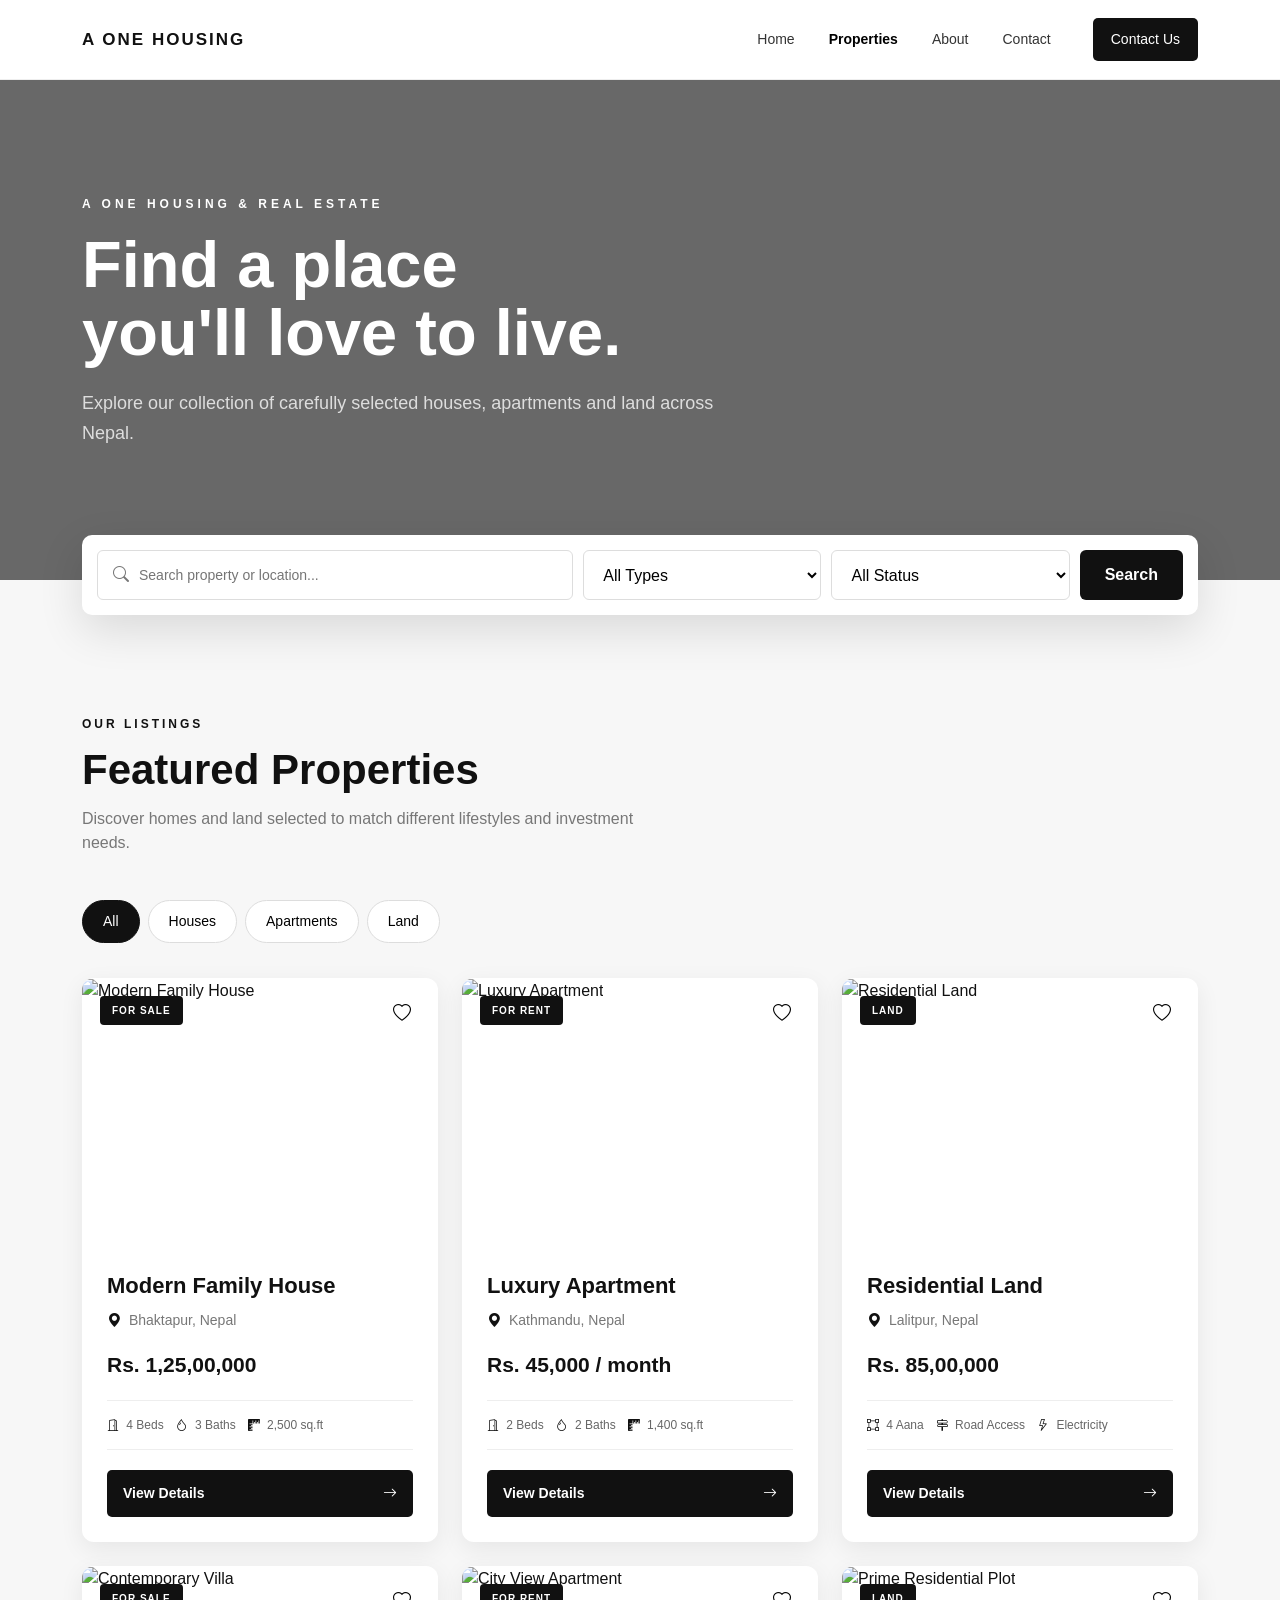
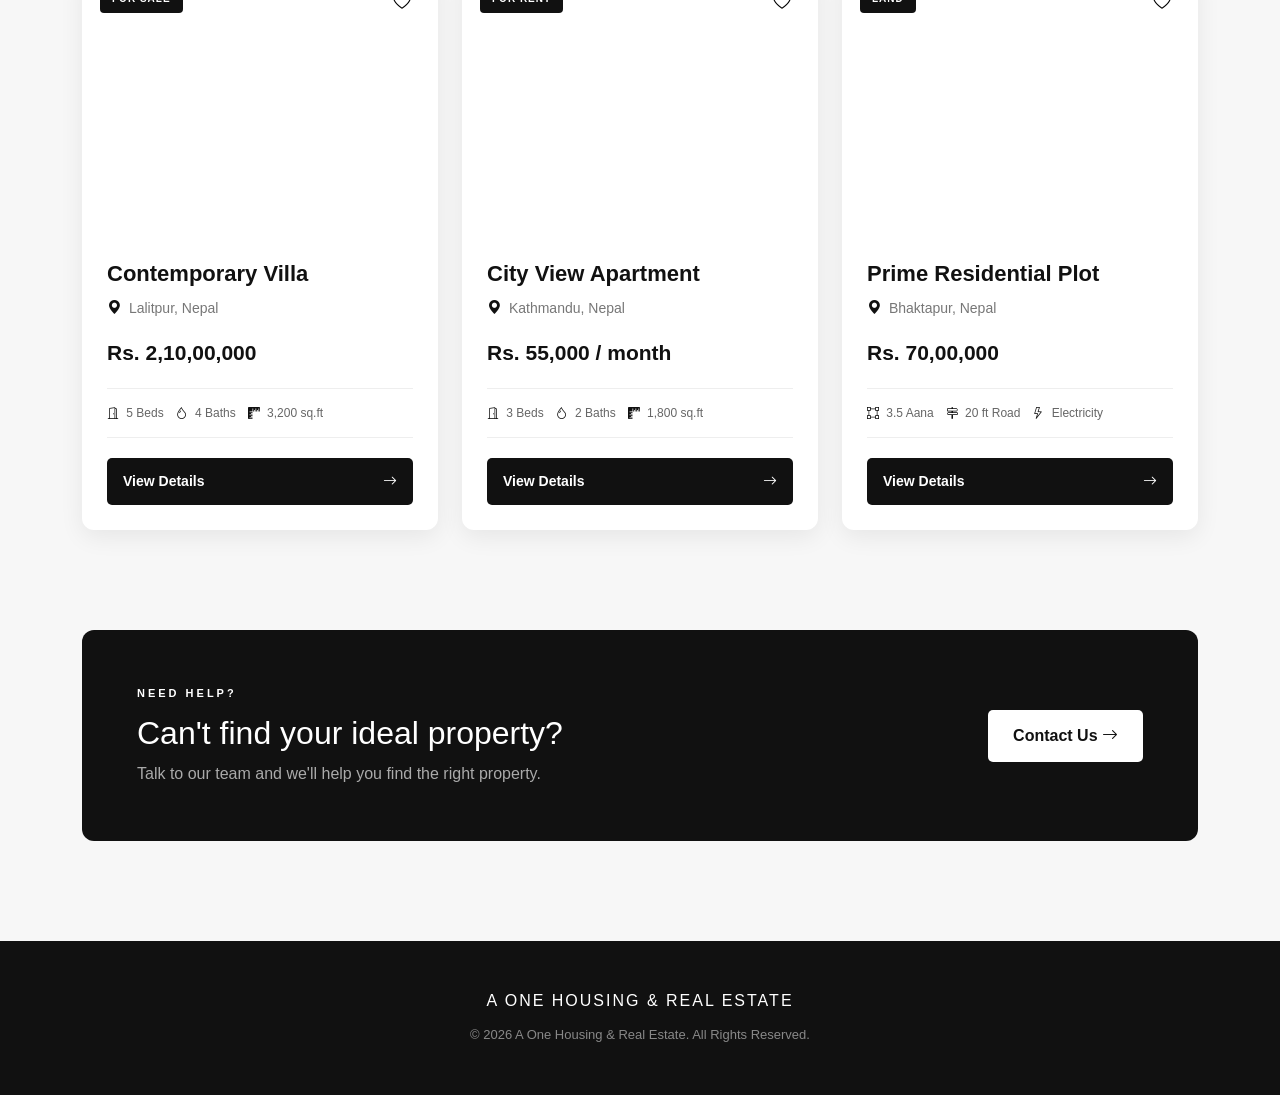
==== product.html @ 456f9c49 "Add files via upload" ====
<!DOCTYPE html>
<html lang="en">
<head>
    <meta charset="UTF-8">
    <meta name="viewport" content="width=device-width, initial-scale=1.0">

    <title>Properties | A ONE HOUSING</title>

    <!-- Bootstrap -->
    <link
        href="https://cdn.jsdelivr.net/npm/bootstrap@5.3.3/dist/css/bootstrap.min.css"
        rel="stylesheet"
    >

    <!-- Bootstrap Icons -->
    <link
        rel="stylesheet"
        href="https://cdn.jsdelivr.net/npm/bootstrap-icons@1.11.3/font/bootstrap-icons.min.css"
    >

    <style>

        /* =========================
           GENERAL
        ========================= */

        * {
            margin: 0;
            padding: 0;
            box-sizing: border-box;
        }

        html {
            scroll-behavior: smooth;
        }

        body {
            font-family: Arial, Helvetica, sans-serif;
            background: #f7f7f7;
            color: #111;
        }

        a {
            text-decoration: none;
        }


        /* =========================
           NAVBAR
        ========================= */

        .navbar {
            background: #fff;
            padding: 18px 0;
            border-bottom: 1px solid #eee;
        }

        .navbar-brand {
            font-size: 17px;
            font-weight: 700;
            letter-spacing: 2px;
            color: #111;
        }

        .navbar-brand:hover {
            color: #111;
        }

        .nav-link {
            color: #333 !important;
            font-size: 14px;
            margin-left: 18px;
            transition: 0.3s;
        }

        .nav-link:hover,
        .nav-link.active {
            color: #000 !important;
            font-weight: 600;
        }

        .nav-contact {
            background: #111;
            color: white !important;
            padding: 11px 18px !important;
            border-radius: 5px;
        }

        .nav-contact:hover {
            background: #333;
        }


        /* =========================
           HERO
        ========================= */

        .hero {
            background:
                linear-gradient(
                    rgba(0,0,0,0.58),
                    rgba(0,0,0,0.58)
                ),
                url("https://images.unsplash.com/photo-1600607687939-ce8a6c25118c?auto=format&fit=crop&w=1800&q=85");

            background-size: cover;
            background-position: center;

            min-height: 500px;

            display: flex;
            align-items: center;

            color: white;
        }

        .hero-content {
            max-width: 800px;
        }

        .hero-label {
            font-size: 12px;
            letter-spacing: 4px;
            font-weight: 700;
            margin-bottom: 18px;
        }

        .hero h1 {
            font-size: 65px;
            font-weight: 600;
            line-height: 1.05;
            margin-bottom: 20px;
        }

        .hero p {
            font-size: 18px;
            color: #ddd;
            max-width: 650px;
            line-height: 1.7;
        }


        /* =========================
           SEARCH AREA
        ========================= */

        .search-wrapper {
            margin-top: -45px;
            position: relative;
            z-index: 10;
        }

        .search-box {
            background: white;
            padding: 15px;

            border-radius: 10px;

            box-shadow:
                0 15px 45px rgba(0,0,0,0.12);

            display: grid;

            grid-template-columns:
                2fr 1fr 1fr auto;

            gap: 10px;
        }

        .search-field {
            display: flex;
            align-items: center;
            gap: 10px;

            padding: 0 15px;

            border: 1px solid #ddd;
            border-radius: 6px;

            min-height: 50px;
        }

        .search-field i {
            color: #777;
        }

        .search-field input {
            width: 100%;
            border: none;
            outline: none;
            font-size: 14px;
        }

        .search-select {
            border: 1px solid #ddd;
            border-radius: 6px;
            padding: 0 15px;
            outline: none;
            background: white;
            min-height: 50px;
        }

        .search-button {
            background: #111;
            color: white;
            border: none;

            padding: 0 25px;

            border-radius: 6px;

            font-weight: 600;

            cursor: pointer;

            transition: 0.3s;
        }

        .search-button:hover {
            background: #333;
        }


        /* =========================
           PROPERTIES SECTION
        ========================= */

        .properties {
            padding: 100px 0;
        }

        .section-heading {
            margin-bottom: 45px;
        }

        .section-label {
            font-size: 12px;
            letter-spacing: 3px;
            font-weight: 700;
            margin-bottom: 12px;
        }

        .section-heading h2 {
            font-size: 42px;
            font-weight: 600;
            margin-bottom: 12px;
        }

        .section-heading p {
            color: #777;
            max-width: 600px;
        }


        /* =========================
           FILTER BUTTONS
        ========================= */

        .filters {
            display: flex;
            gap: 8px;
            margin-bottom: 35px;
            flex-wrap: wrap;
        }

        .filter-btn {
            border: 1px solid #ddd;
            background: white;

            padding: 10px 20px;

            border-radius: 30px;

            cursor: pointer;

            transition: 0.3s;

            font-size: 14px;
        }

        .filter-btn:hover {
            background: #111;
            color: white;
            border-color: #111;
        }

        .filter-btn.active {
            background: #111;
            color: white;
            border-color: #111;
        }


        /* =========================
           PROPERTY CARD
        ========================= */

        .property-card {
            background: white;

            border-radius: 12px;

            overflow: hidden;

            box-shadow:
                0 7px 25px rgba(0,0,0,0.07);

            transition:
                transform 0.35s ease,
                box-shadow 0.35s ease;

            height: 100%;
        }

        .property-card:hover {
            transform: translateY(-8px);

            box-shadow:
                0 18px 45px rgba(0,0,0,0.13);
        }


        /* IMAGE */

        .property-image {
            height: 270px;

            position: relative;

            overflow: hidden;
        }

        .property-image img {
            width: 100%;
            height: 100%;

            object-fit: cover;

            transition: transform 0.6s ease;
        }

        .property-card:hover .property-image img {
            transform: scale(1.08);
        }


        /* STATUS */

        .status {
            position: absolute;

            top: 18px;
            left: 18px;

            background: #111;
            color: white;

            padding: 7px 12px;

            border-radius: 4px;

            font-size: 10px;
            font-weight: 700;

            letter-spacing: 1px;
        }


        /* FAVORITE */

        .favorite {
            position: absolute;

            top: 15px;
            right: 15px;

            width: 42px;
            height: 42px;

            border: none;

            border-radius: 50%;

            background: white;

            display: flex;
            align-items: center;
            justify-content: center;

            cursor: pointer;

            font-size: 18px;

            transition: 0.3s;
        }

        .favorite:hover {
            background: #111;
            color: white;
        }

        .favorite.active {
            background: #111;
            color: white;
        }


        /* CARD CONTENT */

        .property-content {
            padding: 25px;
        }

        .property-content h3 {
            font-size: 22px;
            font-weight: 600;
            margin-bottom: 10px;
        }

        .location {
            color: #777;
            font-size: 14px;
            margin-bottom: 18px;
        }

        .location i {
            color: #111;
            margin-right: 4px;
        }

        .price {
            font-size: 21px;
            font-weight: 700;
            margin-bottom: 20px;
        }


        /* PROPERTY FEATURES */

        .features {
            display: flex;
            flex-wrap: wrap;

            gap: 12px;

            border-top: 1px solid #eee;
            border-bottom: 1px solid #eee;

            padding: 15px 0;

            margin-bottom: 20px;
        }

        .features span {
            font-size: 12px;
            color: #666;
        }

        .features i {
            color: #111;
            margin-right: 4px;
        }


        /* DETAILS BUTTON */

        .details-btn {
            width: 100%;

            display: flex;

            justify-content: space-between;

            align-items: center;

            background: #111;
            color: white;

            padding: 13px 16px;

            border-radius: 5px;

            font-size: 14px;
            font-weight: 600;

            transition: 0.3s;
        }

        .details-btn:hover {
            background: #333;
            color: white;
        }


        /* =========================
           NO RESULTS
        ========================= */

        .no-results {
            text-align: center;

            padding: 80px 20px;

            display: none;
        }

        .no-results i {
            font-size: 55px;
            color: #aaa;
        }

        .no-results h3 {
            margin-top: 20px;
        }

        .no-results p {
            color: #777;
        }


        /* =========================
           CTA
        ========================= */

        .cta-section {
            padding-bottom: 100px;
        }

        .cta {
            background: #111;

            color: white;

            border-radius: 12px;

            padding: 55px;

            display: flex;

            align-items: center;

            justify-content: space-between;

            gap: 30px;
        }

        .cta-label {
            font-size: 11px;

            letter-spacing: 3px;

            font-weight: 700;

            margin-bottom: 12px;
        }

        .cta h2 {
            font-size: 32px;
            margin-bottom: 10px;
        }

        .cta p {
            color: #aaa;
            margin: 0;
        }

        .cta-button {
            background: white;

            color: #111;

            padding: 14px 25px;

            border-radius: 5px;

            white-space: nowrap;

            font-weight: 600;

            transition: 0.3s;
        }

        .cta-button:hover {
            background: #ddd;
            color: #111;
        }


        /* =========================
           FOOTER
        ========================= */

        footer {
            background: #111;

            color: white;

            padding: 50px 0;

            text-align: center;
        }

        footer h4 {
            font-size: 16px;

            letter-spacing: 2px;

            margin-bottom: 15px;
        }

        footer p {
            color: #888;

            font-size: 13px;

            margin: 0;
        }


        /* =========================
           ANIMATION
        ========================= */

        .property-item {
            animation: fadeUp 0.6s ease both;
        }

        @keyframes fadeUp {

            from {
                opacity: 0;
                transform: translateY(25px);
            }

            to {
                opacity: 1;
                transform: translateY(0);
            }

        }


        /* =========================
           MOBILE
        ========================= */

        @media (max-width: 992px) {

            .hero h1 {
                font-size: 50px;
            }

            .search-box {
                grid-template-columns: 1fr 1fr;
            }

            .search-button {
                min-height: 50px;
            }

        }


        @media (max-width: 768px) {

            .navbar-brand {
                font-size: 14px;
            }

            .hero {
                min-height: 450px;
            }

            .hero h1 {
                font-size: 42px;
            }

            .hero p {
                font-size: 16px;
            }

            .search-wrapper {
                margin-top: -25px;
            }

            .search-box {
                grid-template-columns: 1fr;
            }

            .properties {
                padding: 70px 0;
            }

            .section-heading h2 {
                font-size: 34px;
            }

            .property-image {
                height: 250px;
            }

            .cta {
                padding: 35px 25px;

                display: block;
            }

            .cta-button {
                display: inline-block;

                margin-top: 25px;
            }

        }


        @media (max-width: 480px) {

            .hero h1 {
                font-size: 35px;
            }

            .property-content {
                padding: 20px;
            }

            .property-content h3 {
                font-size: 20px;
            }

        }

    </style>

</head>


<body>


<!-- ==========================================
     NAVBAR
========================================== -->

<nav class="navbar navbar-expand-lg sticky-top">

    <div class="container">

        <a class="navbar-brand" href="index.html">
            A ONE HOUSING
        </a>


        <button
            class="navbar-toggler"
            type="button"
            data-bs-toggle="collapse"
            data-bs-target="#navbarMenu"
        >

            <span class="navbar-toggler-icon"></span>

        </button>


        <div
            class="collapse navbar-collapse"
            id="navbarMenu"
        >

            <ul class="navbar-nav ms-auto align-items-lg-center">

                <li class="nav-item">
                    <a
                        class="nav-link"
                        href="index.html"
                    >
                        Home
                    </a>
                </li>

                <li class="nav-item">
                    <a
                        class="nav-link active"
                        href="properties.html"
                    >
                        Properties
                    </a>
                </li>

                <li class="nav-item">
                    <a
                        class="nav-link"
                        href="index.html#about"
                    >
                        About
                    </a>
                </li>

                <li class="nav-item">
                    <a
                        class="nav-link"
                        href="index.html#contact"
                    >
                        Contact
                    </a>
                </li>

                <li class="nav-item ms-lg-3 mt-3 mt-lg-0">

                    <a
                        class="nav-link nav-contact"
                        href="index.html#contact"
                    >
                        Contact Us
                    </a>

                </li>

            </ul>

        </div>

    </div>

</nav>



<!-- ==========================================
     HERO
========================================== -->

<section class="hero">

    <div class="container">

        <div class="hero-content">

            <div class="hero-label">
                A ONE HOUSING & REAL ESTATE
            </div>

            <h1>
                Find a place<br>
                you'll love to live.
            </h1>

            <p>
                Explore our collection of carefully selected
                houses, apartments and land across Nepal.
            </p>

        </div>

    </div>

</section>



<!-- ==========================================
     SEARCH
========================================== -->

<section class="search-wrapper">

    <div class="container">

        <div class="search-box">


            <div class="search-field">

                <i class="bi bi-search"></i>

                <input
                    type="text"
                    id="searchInput"
                    placeholder="Search property or location..."
                >

            </div>


            <select
                class="search-select"
                id="typeFilter"
            >

                <option value="all">
                    All Types
                </option>

                <option value="house">
                    House
                </option>

                <option value="apartment">
                    Apartment
                </option>

                <option value="land">
                    Land
                </option>

            </select>


            <select
                class="search-select"
                id="statusFilter"
            >

                <option value="all">
                    All Status
                </option>

                <option value="sale">
                    For Sale
                </option>

                <option value="rent">
                    For Rent
                </option>

            </select>


            <button
                class="search-button"
                id="searchButton"
            >
                Search
            </button>


        </div>

    </div>

</section>



<!-- ==========================================
     PROPERTIES
========================================== -->

<section class="properties">

    <div class="container">


        <div class="section-heading">

            <div class="section-label">
                OUR LISTINGS
            </div>

            <h2>
                Featured Properties
            </h2>

            <p>
                Discover homes and land selected to match
                different lifestyles and investment needs.
            </p>

        </div>


        <!-- FILTERS -->

        <div class="filters">

            <button
                class="filter-btn active"
                data-filter="all"
            >
                All
            </button>

            <button
                class="filter-btn"
                data-filter="house"
            >
                Houses
            </button>

            <button
                class="filter-btn"
                data-filter="apartment"
            >
                Apartments
            </button>

            <button
                class="filter-btn"
                data-filter="land"
            >
                Land
            </button>

        </div>



        <!-- PROPERTY GRID -->

        <div
            class="row g-4"
            id="propertyGrid"
        >


            <!-- ================= HOUSE ================= -->

            <div
                class="col-lg-4 col-md-6 property-item"
                data-type="house"
                data-status="sale"
                data-search="modern family house bhaktapur nepal"
            >

                <div class="property-card">


                    <div class="property-image">

                        <img
                            src="https://images.unsplash.com/photo-1600585154340-be6161a56a0c?auto=format&fit=crop&w=1000&q=85"
                            alt="Modern Family House"
                        >


                        <span class="status">
                            FOR SALE
                        </span>


                        <button
                            class="favorite"
                            aria-label="Favorite property"
                        >

                            <i class="bi bi-heart"></i>

                        </button>

                    </div>



                    <div class="property-content">

                        <h3>
                            Modern Family House
                        </h3>


                        <div class="location">

                            <i class="bi bi-geo-alt-fill"></i>

                            Bhaktapur, Nepal

                        </div>


                        <div class="price">
                            Rs. 1,25,00,000
                        </div>


                        <div class="features">

                            <span>
                                <i class="bi bi-door-open"></i>
                                4 Beds
                            </span>

                            <span>
                                <i class="bi bi-droplet"></i>
                                3 Baths
                            </span>

                            <span>
                                <i class="bi bi-rulers"></i>
                                2,500 sq.ft
                            </span>

                        </div>


                        <a
                            href="property-details.html?property=house"
                            class="details-btn"
                        >

                            View Details

                            <i class="bi bi-arrow-right"></i>

                        </a>

                    </div>

                </div>

            </div>



            <!-- ================= APARTMENT ================= -->

            <div
                class="col-lg-4 col-md-6 property-item"
                data-type="apartment"
                data-status="rent"
                data-search="luxury apartment kathmandu nepal"
            >

                <div class="property-card">


                    <div class="property-image">

                        <img
                            src="https://images.unsplash.com/photo-1502672260266-1c1ef2d93688?auto=format&fit=crop&w=1000&q=85"
                            alt="Luxury Apartment"
                        >


                        <span class="status">
                            FOR RENT
                        </span>


                        <button
                            class="favorite"
                            aria-label="Favorite property"
                        >

                            <i class="bi bi-heart"></i>

                        </button>

                    </div>



                    <div class="property-content">

                        <h3>
                            Luxury Apartment
                        </h3>


                        <div class="location">

                            <i class="bi bi-geo-alt-fill"></i>

                            Kathmandu, Nepal

                        </div>


                        <div class="price">
                            Rs. 45,000 / month
                        </div>


                        <div class="features">

                            <span>
                                <i class="bi bi-door-open"></i>
                                2 Beds
                            </span>

                            <span>
                                <i class="bi bi-droplet"></i>
                                2 Baths
                            </span>

                            <span>
                                <i class="bi bi-rulers"></i>
                                1,400 sq.ft
                            </span>

                        </div>


                        <a
                            href="property-details.html?property=apartment"
                            class="details-btn"
                        >

                            View Details

                            <i class="bi bi-arrow-right"></i>

                        </a>

                    </div>

                </div>

            </div>



            <!-- ================= LAND ================= -->

            <div
                class="col-lg-4 col-md-6 property-item"
                data-type="land"
                data-status="sale"
                data-search="residential land lalitpur nepal"
            >

                <div class="property-card">


                    <div class="property-image">

                        <img
                            src="https://images.unsplash.com/photo-1500382017468-9049fed747ef?auto=format&fit=crop&w=1000&q=85"
                            alt="Residential Land"
                        >


                        <span class="status">
                            LAND
                        </span>


                        <button
                            class="favorite"
                            aria-label="Favorite property"
                        >

                            <i class="bi bi-heart"></i>

                        </button>

                    </div>



                    <div class="property-content">

                        <h3>
                            Residential Land
                        </h3>


                        <div class="location">

                            <i class="bi bi-geo-alt-fill"></i>

                            Lalitpur, Nepal

                        </div>


                        <div class="price">
                            Rs. 85,00,000
                        </div>


                        <div class="features">

                            <span>
                                <i class="bi bi-bounding-box"></i>
                                4 Aana
                            </span>

                            <span>
                                <i class="bi bi-signpost-2"></i>
                                Road Access
                            </span>

                            <span>
                                <i class="bi bi-lightning"></i>
                                Electricity
                            </span>

                        </div>


                        <a
                            href="property-details.html?property=land"
                            class="details-btn"
                        >

                            View Details

                            <i class="bi bi-arrow-right"></i>

                        </a>

                    </div>

                </div>

            </div>



            <!-- ================= VILLA ================= -->

            <div
                class="col-lg-4 col-md-6 property-item"
                data-type="house"
                data-status="sale"
                data-search="contemporary villa lalitpur nepal"
            >

                <div class="property-card">

                    <div class="property-image">

                        <img
                            src="https://images.unsplash.com/photo-1600607687920-4e2a09cf159d?auto=format&fit=crop&w=1000&q=85"
                            alt="Contemporary Villa"
                        >

                        <span class="status">
                            FOR SALE
                        </span>

                        <button class="favorite">

                            <i class="bi bi-heart"></i>

                        </button>

                    </div>


                    <div class="property-content">

                        <h3>
                            Contemporary Villa
                        </h3>

                        <div class="location">

                            <i class="bi bi-geo-alt-fill"></i>

                            Lalitpur, Nepal

                        </div>

                        <div class="price">
                            Rs. 2,10,00,000
                        </div>

                        <div class="features">

                            <span>
                                <i class="bi bi-door-open"></i>
                                5 Beds
                            </span>

                            <span>
                                <i class="bi bi-droplet"></i>
                                4 Baths
                            </span>

                            <span>
                                <i class="bi bi-rulers"></i>
                                3,200 sq.ft
                            </span>

                        </div>

                        <a
                            href="property-details.html?property=villa"
                            class="details-btn"
                        >

                            View Details

                            <i class="bi bi-arrow-right"></i>

                        </a>

                    </div>

                </div>

            </div>



            <!-- ================= CITY APARTMENT ================= -->

            <div
                class="col-lg-4 col-md-6 property-item"
                data-type="apartment"
                data-status="rent"
                data-search="city view apartment kathmandu nepal"
            >

                <div class="property-card">

                    <div class="property-image">

                        <img
                            src="https://images.unsplash.com/photo-1493809842364-78817add7ffb?auto=format&fit=crop&w=1000&q=85"
                            alt="City View Apartment"
                        >

                        <span class="status">
                            FOR RENT
                        </span>

                        <button class="favorite">

                            <i class="bi bi-heart"></i>

                        </button>

                    </div>


                    <div class="property-content">

                        <h3>
                            City View Apartment
                        </h3>

                        <div class="location">

                            <i class="bi bi-geo-alt-fill"></i>

                            Kathmandu, Nepal

                        </div>

                        <div class="price">
                            Rs. 55,000 / month
                        </div>

                        <div class="features">

                            <span>
                                <i class="bi bi-door-open"></i>
                                3 Beds
                            </span>

                            <span>
                                <i class="bi bi-droplet"></i>
                                2 Baths
                            </span>

                            <span>
                                <i class="bi bi-rulers"></i>
                                1,800 sq.ft
                            </span>

                        </div>

                        <a
                            href="property-details.html?property=city-apartment"
                            class="details-btn"
                        >

                            View Details

                            <i class="bi bi-arrow-right"></i>

                        </a>

                    </div>

                </div>

            </div>



            <!-- ================= PLOT ================= -->

            <div
                class="col-lg-4 col-md-6 property-item"
                data-type="land"
                data-status="sale"
                data-search="prime residential plot bhaktapur nepal"
            >

                <div class="property-card">

                    <div class="property-image">

                        <img
                            src="https://images.unsplash.com/photo-1628624747186-a941c476b7ef?auto=format&fit=crop&w=1000&q=85"
                            alt="Prime Residential Plot"
                        >

                        <span class="status">
                            LAND
                        </span>

                        <button class="favorite">

                            <i class="bi bi-heart"></i>

                        </button>

                    </div>


                    <div class="property-content">

                        <h3>
                            Prime Residential Plot
                        </h3>

                        <div class="location">

                            <i class="bi bi-geo-alt-fill"></i>

                            Bhaktapur, Nepal

                        </div>

                        <div class="price">
                            Rs. 70,00,000
                        </div>

                        <div class="features">

                            <span>
                                <i class="bi bi-bounding-box"></i>
                                3.5 Aana
                            </span>

                            <span>
                                <i class="bi bi-signpost-2"></i>
                                20 ft Road
                            </span>

                            <span>
                                <i class="bi bi-lightning"></i>
                                Electricity
                            </span>

                        </div>

                        <a
                            href="property-details.html?property=plot"
                            class="details-btn"
                        >

                            View Details

                            <i class="bi bi-arrow-right"></i>

                        </a>

                    </div>

                </div>

            </div>


        </div>


        <!-- NO RESULTS -->

        <div
            class="no-results"
            id="noResults"
        >

            <i class="bi bi-house-x"></i>

            <h3>
                No properties found
            </h3>

            <p>
                Try another property name, location or filter.
            </p>

        </div>

    </div>

</section>



<!-- ==========================================
     CTA
========================================== -->

<section class="cta-section">

    <div class="container">

        <div class="cta">

            <div>

                <div class="cta-label">
                    NEED HELP?
                </div>

                <h2>
                    Can't find your ideal property?
                </h2>

                <p>
                    Talk to our team and we'll help you find
                    the right property.
                </p>

            </div>


            <a
                href="index.html#contact"
                class="cta-button"
            >

                Contact Us

                <i class="bi bi-arrow-right"></i>

            </a>

        </div>

    </div>

</section>



<!-- ==========================================
     FOOTER
========================================== -->

<footer>

    <div class="container">

        <h4>
            A ONE HOUSING & REAL ESTATE
        </h4>

        <p>
            © 2026 A One Housing & Real Estate.
            All Rights Reserved.
        </p>

    </div>

</footer>



<!-- Bootstrap JS -->

<script src="https://cdn.jsdelivr.net/npm/bootstrap@5.3.3/dist/js/bootstrap.bundle.min.js"></script>


<script>

    /* ==========================================
       PROPERTY FILTER
    ========================================== */

    const searchInput =
        document.getElementById("searchInput");

    const typeFilter =
        document.getElementById("typeFilter");

    const statusFilter =
        document.getElementById("statusFilter");

    const searchButton =
        document.getElementById("searchButton");

    const propertyItems =
        document.querySelectorAll(".property-item");

    const noResults =
        document.getElementById("noResults");

    const filterButtons =
        document.querySelectorAll(".filter-btn");


    function filterProperties() {

        const searchValue =
            searchInput.value
                .toLowerCase()
                .trim();

        const selectedType =
            typeFilter.value;

        const selectedStatus =
            statusFilter.value;


        let visibleProperties = 0;


        propertyItems.forEach(function(property) {

            const type =
                property.dataset.type;

            const status =
                property.dataset.status;

            const searchData =
                property.dataset.search
                    .toLowerCase();


            const matchesSearch =
                searchData.includes(searchValue);

            const matchesType =
                selectedType === "all" ||
                type === selectedType;

            const matchesStatus =
                selectedStatus === "all" ||
                status === selectedStatus;


            if (
                matchesSearch &&
                matchesType &&
                matchesStatus
            ) {

                property.style.display = "";

                visibleProperties++;

            } else {

                property.style.display = "none";

            }

        });


        if (visibleProperties === 0) {

            noResults.style.display = "block";

        } else {

            noResults.style.display = "none";

        }

    }


    /* ==========================================
       SEARCH BUTTON
    ========================================== */

    searchButton.addEventListener(
        "click",
        function() {

            filterProperties();

        }
    );


    /* ==========================================
       LIVE SEARCH
    ========================================== */

    searchInput.addEventListener(
        "input",
        function() {

            filterProperties();

        }
    );


    /* ==========================================
       TYPE FILTER
    ========================================== */

    typeFilter.addEventListener(
        "change",
        function() {

            filterProperties();


            filterButtons.forEach(function(button) {

                button.classList.remove("active");

                if (
                    button.dataset.filter ===
                    typeFilter.value
                ) {

                    button.classList.add("active");

                }

            });

        }
    );


    /* ==========================================
       STATUS FILTER
    ========================================== */

    statusFilter.addEventListener(
        "change",
        function() {

            filterProperties();

        }
    );


    /* ==========================================
       CATEGORY BUTTONS
    ========================================== */

    filterButtons.forEach(function(button) {

        button.addEventListener(
            "click",
            function() {

                filterButtons.forEach(
                    function(btn) {

                        btn.classList.remove(
                            "active"
                        );

                    }
                );


                button.classList.add("active");


                const filter =
                    button.dataset.filter;


                typeFilter.value =
                    filter;


                filterProperties();

            }
        );

    });


    /* ==========================================
       FAVORITE BUTTON
    ========================================== */

    const favoriteButtons =
        document.querySelectorAll(".favorite");


    favoriteButtons.forEach(function(button) {

        button.addEventListener(
            "click",
            function(event) {

                event.preventDefault();

                button.classList.toggle(
                    "active"
                );


                const icon =
                    button.querySelector("i");


                if (
                    button.classList.contains("active")
                ) {

                    icon.classList.remove(
                        "bi-heart"
                    );

                    icon.classList.add(
                        "bi-heart-fill"
                    );

                } else {

                    icon.classList.remove(
                        "bi-heart-fill"
                    );

                    icon.classList.add(
                        "bi-heart"
                    );

                }

            }
        );

    });


</script>


</body>
</html>
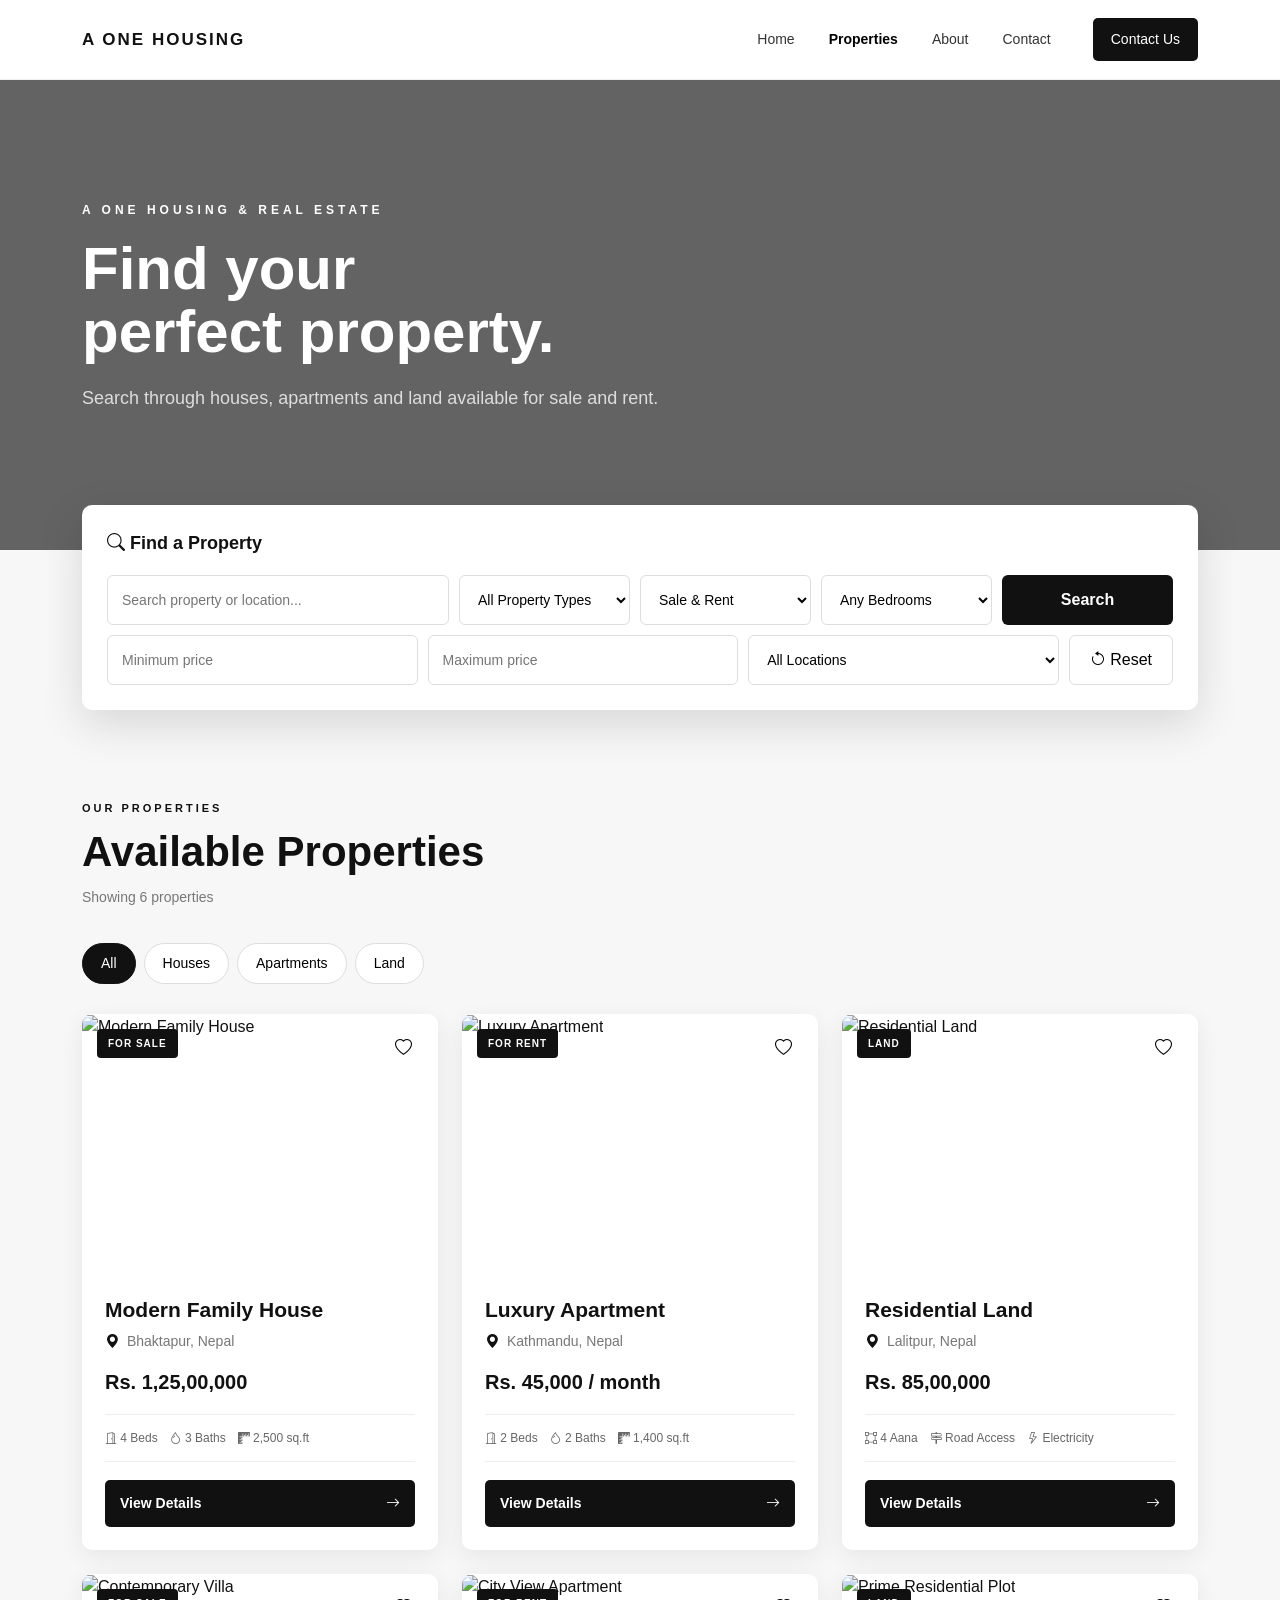
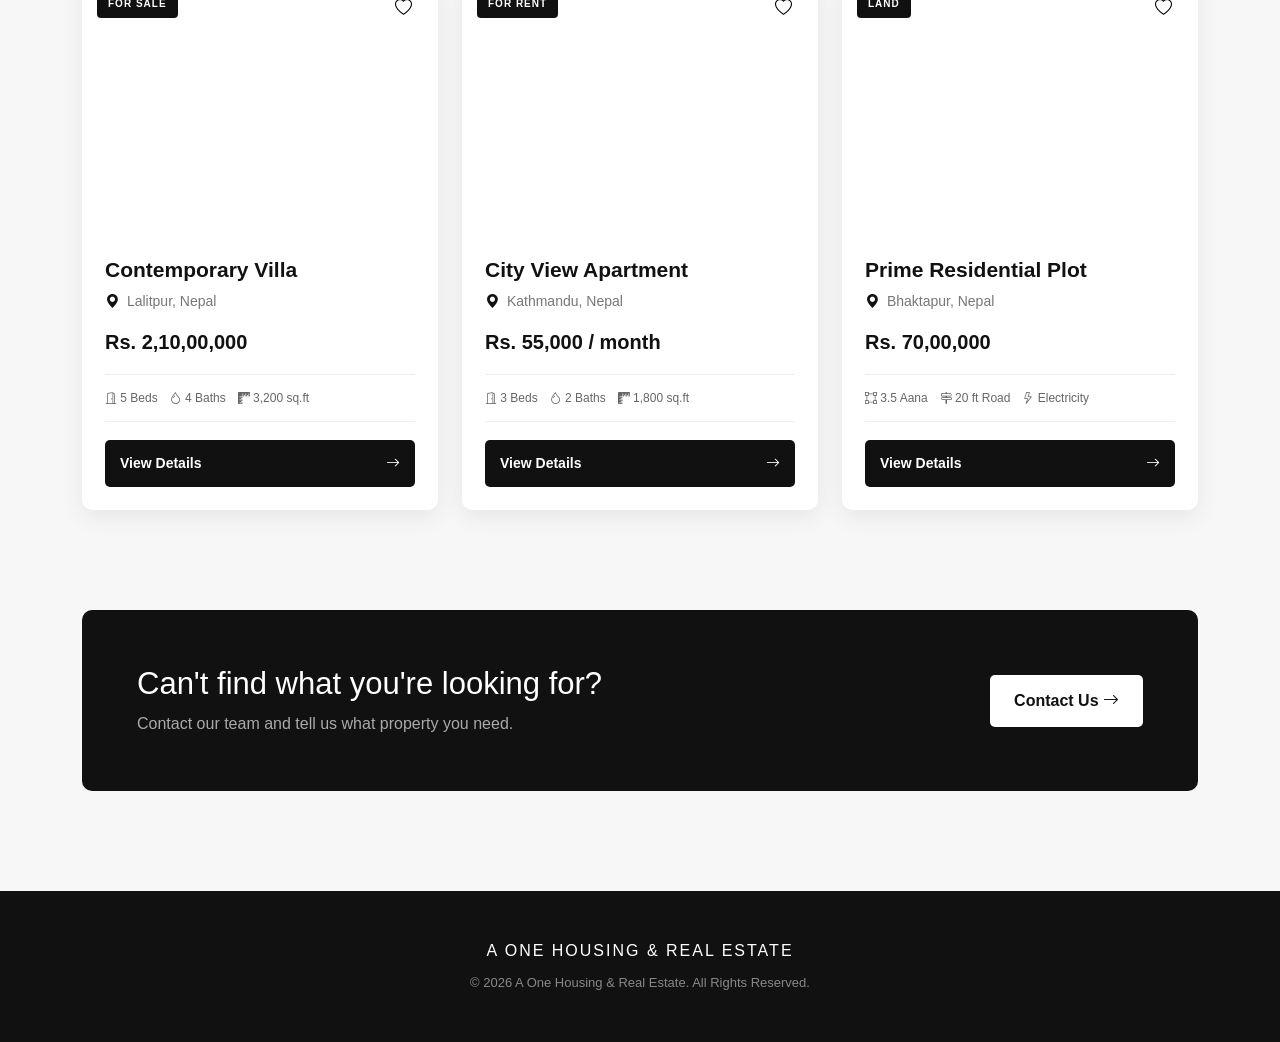
==== commit d3481206: "Update product.html" ====
--- a/product.html
+++ b/product.html
@@ -1,10 +1,11 @@
 <!DOCTYPE html>
 <html lang="en">
+
 <head>
     <meta charset="UTF-8">
     <meta name="viewport" content="width=device-width, initial-scale=1.0">
 
-    <title>Properties | A ONE HOUSING</title>
+    <title>Properties | A ONE HOUSING & REAL ESTATE</title>
 
     <!-- Bootstrap -->
     <link
@@ -20,10 +21,6 @@
 
     <style>
 
-        /* =========================
-           GENERAL
-        ========================= */
-
         * {
             margin: 0;
             padding: 0;
@@ -56,10 +53,10 @@
         }
 
         .navbar-brand {
+            color: #111;
             font-size: 17px;
             font-weight: 700;
             letter-spacing: 2px;
-            color: #111;
         }
 
         .navbar-brand:hover {
@@ -70,7 +67,6 @@
             color: #333 !important;
             font-size: 14px;
             margin-left: 18px;
-            transition: 0.3s;
         }
 
         .nav-link:hover,
@@ -86,32 +82,28 @@
             border-radius: 5px;
         }
 
-        .nav-contact:hover {
-            background: #333;
-        }
-
 
         /* =========================
            HERO
         ========================= */
 
         .hero {
+            min-height: 470px;
+
+            display: flex;
+            align-items: center;
+
+            color: white;
+
             background:
                 linear-gradient(
-                    rgba(0,0,0,0.58),
-                    rgba(0,0,0,0.58)
+                    rgba(0,0,0,.60),
+                    rgba(0,0,0,.60)
                 ),
                 url("https://images.unsplash.com/photo-1600607687939-ce8a6c25118c?auto=format&fit=crop&w=1800&q=85");
 
             background-size: cover;
             background-position: center;
-
-            min-height: 500px;
-
-            display: flex;
-            align-items: center;
-
-            color: white;
         }
 
         .hero-content {
@@ -121,169 +113,197 @@
         .hero-label {
             font-size: 12px;
             letter-spacing: 4px;
-            font-weight: 700;
+            font-weight: bold;
             margin-bottom: 18px;
         }
 
         .hero h1 {
-            font-size: 65px;
+            font-size: 60px;
             font-weight: 600;
             line-height: 1.05;
             margin-bottom: 20px;
         }
 
         .hero p {
+            color: #ddd;
             font-size: 18px;
-            color: #ddd;
+            line-height: 1.7;
             max-width: 650px;
-            line-height: 1.7;
         }
 
 
         /* =========================
-           SEARCH AREA
+           SEARCH
         ========================= */
 
-        .search-wrapper {
+        .search-section {
             margin-top: -45px;
             position: relative;
-            z-index: 10;
+            z-index: 5;
         }
 
         .search-box {
             background: white;
-            padding: 15px;
+            padding: 25px;
 
             border-radius: 10px;
 
             box-shadow:
-                0 15px 45px rgba(0,0,0,0.12);
-
+                0 15px 45px rgba(0,0,0,.13);
+        }
+
+        .search-title {
+            font-size: 18px;
+            font-weight: 700;
+            margin-bottom: 18px;
+        }
+
+        .search-row {
             display: grid;
 
             grid-template-columns:
-                2fr 1fr 1fr auto;
+                2fr 1fr 1fr 1fr 1fr;
 
             gap: 10px;
         }
 
-        .search-field {
-            display: flex;
-            align-items: center;
-            gap: 10px;
-
-            padding: 0 15px;
+        .search-input,
+        .search-select {
+            width: 100%;
+
+            min-height: 50px;
 
             border: 1px solid #ddd;
+
             border-radius: 6px;
 
-            min-height: 50px;
-        }
-
-        .search-field i {
-            color: #777;
-        }
-
-        .search-field input {
-            width: 100%;
+            padding: 0 14px;
+
+            outline: none;
+
+            background: white;
+
+            font-size: 14px;
+        }
+
+        .search-input:focus,
+        .search-select:focus {
+            border-color: #111;
+        }
+
+        .search-button {
             border: none;
-            outline: none;
-            font-size: 14px;
-        }
-
-        .search-select {
-            border: 1px solid #ddd;
-            border-radius: 6px;
-            padding: 0 15px;
-            outline: none;
-            background: white;
-            min-height: 50px;
-        }
-
-        .search-button {
+
             background: #111;
             color: white;
-            border: none;
-
-            padding: 0 25px;
 
             border-radius: 6px;
 
+            min-height: 50px;
+
             font-weight: 600;
 
             cursor: pointer;
 
-            transition: 0.3s;
+            transition: .3s;
         }
 
         .search-button:hover {
             background: #333;
         }
 
+        .advanced-row {
+            display: grid;
+
+            grid-template-columns:
+                1fr 1fr 1fr auto;
+
+            gap: 10px;
+
+            margin-top: 10px;
+        }
+
+        .reset-button {
+            border: 1px solid #ddd;
+
+            background: white;
+
+            padding: 0 20px;
+
+            border-radius: 6px;
+
+            min-height: 50px;
+
+            cursor: pointer;
+
+            transition: .3s;
+        }
+
+        .reset-button:hover {
+            background: #111;
+            color: white;
+        }
+
 
         /* =========================
-           PROPERTIES SECTION
+           PROPERTY SECTION
         ========================= */
 
         .properties {
-            padding: 100px 0;
+            padding: 90px 0 100px;
         }
 
         .section-heading {
-            margin-bottom: 45px;
+            margin-bottom: 35px;
         }
 
         .section-label {
-            font-size: 12px;
+            font-size: 11px;
             letter-spacing: 3px;
             font-weight: 700;
-            margin-bottom: 12px;
+            margin-bottom: 10px;
         }
 
         .section-heading h2 {
             font-size: 42px;
             font-weight: 600;
-            margin-bottom: 12px;
-        }
-
-        .section-heading p {
+        }
+
+        .results-count {
             color: #777;
-            max-width: 600px;
+            font-size: 14px;
+            margin-top: 10px;
         }
 
 
         /* =========================
-           FILTER BUTTONS
+           QUICK FILTERS
         ========================= */
 
         .filters {
             display: flex;
             gap: 8px;
-            margin-bottom: 35px;
             flex-wrap: wrap;
+            margin-bottom: 30px;
         }
 
         .filter-btn {
             border: 1px solid #ddd;
+
             background: white;
 
-            padding: 10px 20px;
+            padding: 9px 18px;
 
             border-radius: 30px;
 
             cursor: pointer;
 
-            transition: 0.3s;
-
             font-size: 14px;
-        }
-
-        .filter-btn:hover {
-            background: #111;
-            color: white;
-            border-color: #111;
-        }
-
+
+            transition: .3s;
+        }
+
+        .filter-btn:hover,
         .filter-btn.active {
             background: #111;
             color: white;
@@ -298,32 +318,27 @@
         .property-card {
             background: white;
 
-            border-radius: 12px;
+            border-radius: 10px;
 
             overflow: hidden;
 
+            height: 100%;
+
             box-shadow:
-                0 7px 25px rgba(0,0,0,0.07);
-
-            transition:
-                transform 0.35s ease,
-                box-shadow 0.35s ease;
-
-            height: 100%;
+                0 7px 25px rgba(0,0,0,.07);
+
+            transition: .35s;
         }
 
         .property-card:hover {
-            transform: translateY(-8px);
+            transform: translateY(-7px);
 
             box-shadow:
-                0 18px 45px rgba(0,0,0,0.13);
-        }
-
-
-        /* IMAGE */
+                0 18px 45px rgba(0,0,0,.13);
+        }
 
         .property-image {
-            height: 270px;
+            height: 260px;
 
             position: relative;
 
@@ -336,46 +351,41 @@
 
             object-fit: cover;
 
-            transition: transform 0.6s ease;
+            transition: .6s;
         }
 
         .property-card:hover .property-image img {
-            transform: scale(1.08);
-        }
-
-
-        /* STATUS */
+            transform: scale(1.07);
+        }
 
         .status {
             position: absolute;
 
-            top: 18px;
-            left: 18px;
+            left: 15px;
+            top: 15px;
 
             background: #111;
             color: white;
 
-            padding: 7px 12px;
+            padding: 7px 11px;
+
+            font-size: 10px;
+
+            font-weight: 700;
+
+            letter-spacing: 1px;
 
             border-radius: 4px;
-
-            font-size: 10px;
-            font-weight: 700;
-
-            letter-spacing: 1px;
-        }
-
-
-        /* FAVORITE */
+        }
 
         .favorite {
             position: absolute;
 
+            right: 15px;
             top: 15px;
-            right: 15px;
-
-            width: 42px;
-            height: 42px;
+
+            width: 40px;
+            height: 40px;
 
             border: none;
 
@@ -383,20 +393,9 @@
 
             background: white;
 
-            display: flex;
-            align-items: center;
-            justify-content: center;
-
             cursor: pointer;
 
-            font-size: 18px;
-
-            transition: 0.3s;
-        }
-
-        .favorite:hover {
-            background: #111;
-            color: white;
+            font-size: 17px;
         }
 
         .favorite.active {
@@ -404,23 +403,23 @@
             color: white;
         }
 
-
-        /* CARD CONTENT */
-
         .property-content {
-            padding: 25px;
+            padding: 23px;
         }
 
         .property-content h3 {
-            font-size: 22px;
+            font-size: 21px;
             font-weight: 600;
-            margin-bottom: 10px;
+
+            margin-bottom: 9px;
         }
 
         .location {
             color: #777;
+
             font-size: 14px;
-            margin-bottom: 18px;
+
+            margin-bottom: 15px;
         }
 
         .location i {
@@ -429,66 +428,56 @@
         }
 
         .price {
-            font-size: 21px;
+            font-size: 20px;
             font-weight: 700;
-            margin-bottom: 20px;
-        }
-
-
-        /* PROPERTY FEATURES */
+
+            margin-bottom: 17px;
+        }
 
         .features {
+            border-top: 1px solid #eee;
+            border-bottom: 1px solid #eee;
+
+            padding: 14px 0;
+
             display: flex;
             flex-wrap: wrap;
 
             gap: 12px;
 
-            border-top: 1px solid #eee;
-            border-bottom: 1px solid #eee;
-
-            padding: 15px 0;
-
-            margin-bottom: 20px;
+            margin-bottom: 18px;
         }
 
         .features span {
+            color: #666;
             font-size: 12px;
-            color: #666;
-        }
-
-        .features i {
-            color: #111;
-            margin-right: 4px;
-        }
-
-
-        /* DETAILS BUTTON */
+        }
 
         .details-btn {
-            width: 100%;
-
             display: flex;
 
+            align-items: center;
+
             justify-content: space-between;
 
-            align-items: center;
-
             background: #111;
+
             color: white;
 
-            padding: 13px 16px;
+            padding: 13px 15px;
 
             border-radius: 5px;
 
             font-size: 14px;
+
             font-weight: 600;
 
-            transition: 0.3s;
+            transition: .3s;
         }
 
         .details-btn:hover {
+            color: white;
             background: #333;
-            color: white;
         }
 
 
@@ -497,11 +486,11 @@
         ========================= */
 
         .no-results {
+            display: none;
+
             text-align: center;
 
             padding: 80px 20px;
-
-            display: none;
         }
 
         .no-results i {
@@ -510,7 +499,7 @@
         }
 
         .no-results h3 {
-            margin-top: 20px;
+            margin-top: 18px;
         }
 
         .no-results p {
@@ -531,31 +520,21 @@
 
             color: white;
 
-            border-radius: 12px;
-
             padding: 55px;
 
+            border-radius: 10px;
+
             display: flex;
 
             align-items: center;
 
             justify-content: space-between;
 
-            gap: 30px;
-        }
-
-        .cta-label {
-            font-size: 11px;
-
-            letter-spacing: 3px;
-
-            font-weight: 700;
-
-            margin-bottom: 12px;
+            gap: 25px;
         }
 
         .cta h2 {
-            font-size: 32px;
+            font-size: 31px;
             margin-bottom: 10px;
         }
 
@@ -569,20 +548,18 @@
 
             color: #111;
 
-            padding: 14px 25px;
+            padding: 14px 24px;
 
             border-radius: 5px;
 
+            font-weight: 600;
+
             white-space: nowrap;
-
-            font-weight: 600;
-
-            transition: 0.3s;
         }
 
         .cta-button:hover {
+            color: #111;
             background: #ddd;
-            color: #111;
         }
 
 
@@ -595,9 +572,9 @@
 
             color: white;
 
+            text-align: center;
+
             padding: 50px 0;
-
-            text-align: center;
         }
 
         footer h4 {
@@ -605,7 +582,7 @@
 
             letter-spacing: 2px;
 
-            margin-bottom: 15px;
+            margin-bottom: 12px;
         }
 
         footer p {
@@ -614,29 +591,6 @@
             font-size: 13px;
 
             margin: 0;
-        }
-
-
-        /* =========================
-           ANIMATION
-        ========================= */
-
-        .property-item {
-            animation: fadeUp 0.6s ease both;
-        }
-
-        @keyframes fadeUp {
-
-            from {
-                opacity: 0;
-                transform: translateY(25px);
-            }
-
-            to {
-                opacity: 1;
-                transform: translateY(0);
-            }
-
         }
 
 
@@ -644,31 +598,22 @@
            MOBILE
         ========================= */
 
-        @media (max-width: 992px) {
-
-            .hero h1 {
-                font-size: 50px;
-            }
-
-            .search-box {
+        @media (max-width: 1000px) {
+
+            .search-row {
                 grid-template-columns: 1fr 1fr;
             }
 
-            .search-button {
-                min-height: 50px;
+            .advanced-row {
+                grid-template-columns: 1fr 1fr;
             }
 
         }
 
-
         @media (max-width: 768px) {
 
-            .navbar-brand {
-                font-size: 14px;
-            }
-
             .hero {
-                min-height: 450px;
+                min-height: 420px;
             }
 
             .hero h1 {
@@ -679,57 +624,35 @@
                 font-size: 16px;
             }
 
-            .search-wrapper {
+            .search-section {
                 margin-top: -25px;
             }
 
-            .search-box {
+            .search-row,
+            .advanced-row {
                 grid-template-columns: 1fr;
             }
 
             .properties {
-                padding: 70px 0;
+                padding-top: 70px;
             }
 
             .section-heading h2 {
                 font-size: 34px;
             }
 
-            .property-image {
-                height: 250px;
-            }
-
             .cta {
-                padding: 35px 25px;
-
                 display: block;
+                padding: 40px 25px;
             }
 
             .cta-button {
                 display: inline-block;
-
                 margin-top: 25px;
             }
 
         }
 
-
-        @media (max-width: 480px) {
-
-            .hero h1 {
-                font-size: 35px;
-            }
-
-            .property-content {
-                padding: 20px;
-            }
-
-            .property-content h3 {
-                font-size: 20px;
-            }
-
-        }
-
     </style>
 
 </head>
@@ -738,15 +661,18 @@
 <body>
 
 
-<!-- ==========================================
+<!-- =====================================================
      NAVBAR
-========================================== -->
+===================================================== -->
 
 <nav class="navbar navbar-expand-lg sticky-top">
 
     <div class="container">
 
-        <a class="navbar-brand" href="index.html">
+        <a
+            class="navbar-brand"
+            href="index.html"
+        >
             A ONE HOUSING
         </a>
 
@@ -757,9 +683,7 @@
             data-bs-toggle="collapse"
             data-bs-target="#navbarMenu"
         >
-
             <span class="navbar-toggler-icon"></span>
-
         </button>
 
 
@@ -771,40 +695,52 @@
             <ul class="navbar-nav ms-auto align-items-lg-center">
 
                 <li class="nav-item">
+
                     <a
                         class="nav-link"
                         href="index.html"
                     >
                         Home
                     </a>
+
                 </li>
 
+
                 <li class="nav-item">
+
                     <a
                         class="nav-link active"
-                        href="properties.html"
+                        href="product.html"
                     >
                         Properties
                     </a>
+
                 </li>
 
+
                 <li class="nav-item">
+
                     <a
                         class="nav-link"
-                        href="index.html#about"
+                        href="about.html"
                     >
                         About
                     </a>
+
                 </li>
 
+
                 <li class="nav-item">
+
                     <a
                         class="nav-link"
                         href="index.html#contact"
                     >
                         Contact
                     </a>
+
                 </li>
+
 
                 <li class="nav-item ms-lg-3 mt-3 mt-lg-0">
 
@@ -827,9 +763,9 @@
 
 
 
-<!-- ==========================================
+<!-- =====================================================
      HERO
-========================================== -->
+===================================================== -->
 
 <section class="hero">
 
@@ -842,13 +778,13 @@
             </div>
 
             <h1>
-                Find a place<br>
-                you'll love to live.
+                Find your<br>
+                perfect property.
             </h1>
 
             <p>
-                Explore our collection of carefully selected
-                houses, apartments and land across Nepal.
+                Search through houses, apartments and land
+                available for sale and rent.
             </p>
 
         </div>
@@ -859,118 +795,225 @@
 
 
 
-<!-- ==========================================
+<!-- =====================================================
      SEARCH
-========================================== -->
-
-<section class="search-wrapper">
+===================================================== -->
+
+<section class="search-section">
 
     <div class="container">
 
         <div class="search-box">
 
-
-            <div class="search-field">
-
+            <div class="search-title">
                 <i class="bi bi-search"></i>
+                Find a Property
+            </div>
+
+
+            <!-- MAIN SEARCH -->
+
+            <div class="search-row">
+
+                <!-- Keyword -->
 
                 <input
                     type="text"
                     id="searchInput"
+                    class="search-input"
                     placeholder="Search property or location..."
                 >
 
+
+                <!-- Type -->
+
+                <select
+                    id="typeFilter"
+                    class="search-select"
+                >
+
+                    <option value="all">
+                        All Property Types
+                    </option>
+
+                    <option value="house">
+                        House
+                    </option>
+
+                    <option value="apartment">
+                        Apartment
+                    </option>
+
+                    <option value="land">
+                        Land
+                    </option>
+
+                </select>
+
+
+                <!-- Status -->
+
+                <select
+                    id="statusFilter"
+                    class="search-select"
+                >
+
+                    <option value="all">
+                        Sale & Rent
+                    </option>
+
+                    <option value="sale">
+                        For Sale
+                    </option>
+
+                    <option value="rent">
+                        For Rent
+                    </option>
+
+                </select>
+
+
+                <!-- Bedrooms -->
+
+                <select
+                    id="bedroomFilter"
+                    class="search-select"
+                >
+
+                    <option value="all">
+                        Any Bedrooms
+                    </option>
+
+                    <option value="1">
+                        1+ Bedroom
+                    </option>
+
+                    <option value="2">
+                        2+ Bedrooms
+                    </option>
+
+                    <option value="3">
+                        3+ Bedrooms
+                    </option>
+
+                    <option value="4">
+                        4+ Bedrooms
+                    </option>
+
+                    <option value="5">
+                        5+ Bedrooms
+                    </option>
+
+                </select>
+
+
+                <button
+                    id="searchButton"
+                    class="search-button"
+                >
+
+                    Search
+
+                </button>
+
             </div>
 
 
-            <select
-                class="search-select"
-                id="typeFilter"
+            <!-- PRICE FILTER -->
+
+            <div class="advanced-row">
+
+                <input
+                    type="number"
+                    id="minPrice"
+                    class="search-input"
+                    placeholder="Minimum price"
+                >
+
+
+                <input
+                    type="number"
+                    id="maxPrice"
+                    class="search-input"
+                    placeholder="Maximum price"
+                >
+
+
+                <select
+                    id="locationFilter"
+                    class="search-select"
+                >
+
+                    <option value="all">
+                        All Locations
+                    </option>
+
+                    <option value="kathmandu">
+                        Kathmandu
+                    </option>
+
+                    <option value="bhaktapur">
+                        Bhaktapur
+                    </option>
+
+                    <option value="lalitpur">
+                        Lalitpur
+                    </option>
+
+                </select>
+
+
+                <button
+                    id="resetButton"
+                    class="reset-button"
+                >
+
+                    <i class="bi bi-arrow-counterclockwise"></i>
+
+                    Reset
+
+                </button>
+
+            </div>
+
+        </div>
+
+    </div>
+
+</section>
+
+
+
+<!-- =====================================================
+     PROPERTIES
+===================================================== -->
+
+<section class="properties">
+
+    <div class="container">
+
+
+        <div class="section-heading">
+
+            <div class="section-label">
+                OUR PROPERTIES
+            </div>
+
+            <h2>
+                Available Properties
+            </h2>
+
+            <div
+                class="results-count"
+                id="resultsCount"
             >
-
-                <option value="all">
-                    All Types
-                </option>
-
-                <option value="house">
-                    House
-                </option>
-
-                <option value="apartment">
-                    Apartment
-                </option>
-
-                <option value="land">
-                    Land
-                </option>
-
-            </select>
-
-
-            <select
-                class="search-select"
-                id="statusFilter"
-            >
-
-                <option value="all">
-                    All Status
-                </option>
-
-                <option value="sale">
-                    For Sale
-                </option>
-
-                <option value="rent">
-                    For Rent
-                </option>
-
-            </select>
-
-
-            <button
-                class="search-button"
-                id="searchButton"
-            >
-                Search
-            </button>
-
+                Showing 6 properties
+            </div>
 
         </div>
 
-    </div>
-
-</section>
-
-
-
-<!-- ==========================================
-     PROPERTIES
-========================================== -->
-
-<section class="properties">
-
-    <div class="container">
-
-
-        <div class="section-heading">
-
-            <div class="section-label">
-                OUR LISTINGS
-            </div>
-
-            <h2>
-                Featured Properties
-            </h2>
-
-            <p>
-                Discover homes and land selected to match
-                different lifestyles and investment needs.
-            </p>
-
-        </div>
-
-
-        <!-- FILTERS -->
+
+        <!-- QUICK FILTER -->
 
         <div class="filters">
 
@@ -1006,7 +1049,9 @@
 
 
 
-        <!-- PROPERTY GRID -->
+        <!-- =================================================
+             PROPERTY GRID
+        ================================================= -->
 
         <div
             class="row g-4"
@@ -1014,17 +1059,19 @@
         >
 
 
-            <!-- ================= HOUSE ================= -->
+            <!-- PROPERTY 1 -->
 
             <div
                 class="col-lg-4 col-md-6 property-item"
                 data-type="house"
                 data-status="sale"
+                data-location="bhaktapur"
+                data-price="12500000"
+                data-bedrooms="4"
                 data-search="modern family house bhaktapur nepal"
             >
 
                 <div class="property-card">
-
 
                     <div class="property-image">
 
@@ -1033,23 +1080,18 @@
                             alt="Modern Family House"
                         >
 
-
                         <span class="status">
                             FOR SALE
                         </span>
 
-
                         <button
                             class="favorite"
-                            aria-label="Favorite property"
+                            type="button"
                         >
-
                             <i class="bi bi-heart"></i>
-
                         </button>
 
                     </div>
-
 
 
                     <div class="property-content">
@@ -1058,7 +1100,6 @@
                             Modern Family House
                         </h3>
 
-
                         <div class="location">
 
                             <i class="bi bi-geo-alt-fill"></i>
@@ -1066,12 +1107,10 @@
                             Bhaktapur, Nepal
 
                         </div>
-
 
                         <div class="price">
                             Rs. 1,25,00,000
                         </div>
-
 
                         <div class="features">
 
@@ -1092,7 +1131,6 @@
 
                         </div>
 
-
                         <a
                             href="property-details.html?property=house"
                             class="details-btn"
@@ -1112,17 +1150,19 @@
 
 
 
-            <!-- ================= APARTMENT ================= -->
+            <!-- PROPERTY 2 -->
 
             <div
                 class="col-lg-4 col-md-6 property-item"
                 data-type="apartment"
                 data-status="rent"
+                data-location="kathmandu"
+                data-price="45000"
+                data-bedrooms="2"
                 data-search="luxury apartment kathmandu nepal"
             >
 
                 <div class="property-card">
-
 
                     <div class="property-image">
 
@@ -1131,23 +1171,18 @@
                             alt="Luxury Apartment"
                         >
 
-
                         <span class="status">
                             FOR RENT
                         </span>
 
-
                         <button
                             class="favorite"
-                            aria-label="Favorite property"
+                            type="button"
                         >
-
                             <i class="bi bi-heart"></i>
-
                         </button>
 
                     </div>
-
 
 
                     <div class="property-content">
@@ -1156,7 +1191,6 @@
                             Luxury Apartment
                         </h3>
 
-
                         <div class="location">
 
                             <i class="bi bi-geo-alt-fill"></i>
@@ -1164,12 +1198,10 @@
                             Kathmandu, Nepal
 
                         </div>
-
 
                         <div class="price">
                             Rs. 45,000 / month
                         </div>
-
 
                         <div class="features">
 
@@ -1190,7 +1222,6 @@
 
                         </div>
 
-
                         <a
                             href="property-details.html?property=apartment"
                             class="details-btn"
@@ -1210,17 +1241,19 @@
 
 
 
-            <!-- ================= LAND ================= -->
+            <!-- PROPERTY 3 -->
 
             <div
                 class="col-lg-4 col-md-6 property-item"
                 data-type="land"
                 data-status="sale"
+                data-location="lalitpur"
+                data-price="8500000"
+                data-bedrooms="0"
                 data-search="residential land lalitpur nepal"
             >
 
                 <div class="property-card">
-
 
                     <div class="property-image">
 
@@ -1229,23 +1262,18 @@
                             alt="Residential Land"
                         >
 
-
                         <span class="status">
                             LAND
                         </span>
 
-
                         <button
                             class="favorite"
-                            aria-label="Favorite property"
+                            type="button"
                         >
-
                             <i class="bi bi-heart"></i>
-
                         </button>
 
                     </div>
-
 
 
                     <div class="property-content">
@@ -1254,7 +1282,6 @@
                             Residential Land
                         </h3>
 
-
                         <div class="location">
 
                             <i class="bi bi-geo-alt-fill"></i>
@@ -1262,12 +1289,10 @@
                             Lalitpur, Nepal
 
                         </div>
-
 
                         <div class="price">
                             Rs. 85,00,000
                         </div>
-
 
                         <div class="features">
 
@@ -1288,7 +1313,6 @@
 
                         </div>
 
-
                         <a
                             href="property-details.html?property=land"
                             class="details-btn"
@@ -1308,12 +1332,15 @@
 
 
 
-            <!-- ================= VILLA ================= -->
+            <!-- PROPERTY 4 -->
 
             <div
                 class="col-lg-4 col-md-6 property-item"
                 data-type="house"
                 data-status="sale"
+                data-location="lalitpur"
+                data-price="21000000"
+                data-bedrooms="5"
                 data-search="contemporary villa lalitpur nepal"
             >
 
@@ -1330,10 +1357,11 @@
                             FOR SALE
                         </span>
 
-                        <button class="favorite">
-
+                        <button
+                            class="favorite"
+                            type="button"
+                        >
                             <i class="bi bi-heart"></i>
-
                         </button>
 
                     </div>
@@ -1395,12 +1423,15 @@
 
 
 
-            <!-- ================= CITY APARTMENT ================= -->
+            <!-- PROPERTY 5 -->
 
             <div
                 class="col-lg-4 col-md-6 property-item"
                 data-type="apartment"
                 data-status="rent"
+                data-location="kathmandu"
+                data-price="55000"
+                data-bedrooms="3"
                 data-search="city view apartment kathmandu nepal"
             >
 
@@ -1417,10 +1448,11 @@
                             FOR RENT
                         </span>
 
-                        <button class="favorite">
-
+                        <button
+                            class="favorite"
+                            type="button"
+                        >
                             <i class="bi bi-heart"></i>
-
                         </button>
 
                     </div>
@@ -1482,12 +1514,15 @@
 
 
 
-            <!-- ================= PLOT ================= -->
+            <!-- PROPERTY 6 -->
 
             <div
                 class="col-lg-4 col-md-6 property-item"
                 data-type="land"
                 data-status="sale"
+                data-location="bhaktapur"
+                data-price="7000000"
+                data-bedrooms="0"
                 data-search="prime residential plot bhaktapur nepal"
             >
 
@@ -1504,10 +1539,11 @@
                             LAND
                         </span>
 
-                        <button class="favorite">
-
+                        <button
+                            class="favorite"
+                            type="button"
+                        >
                             <i class="bi bi-heart"></i>
-
                         </button>
 
                     </div>
@@ -1571,6 +1607,7 @@
         </div>
 
 
+
         <!-- NO RESULTS -->
 
         <div
@@ -1585,7 +1622,7 @@
             </h3>
 
             <p>
-                Try another property name, location or filter.
+                Try changing your search or filters.
             </p>
 
         </div>
@@ -1596,9 +1633,9 @@
 
 
 
-<!-- ==========================================
+<!-- =====================================================
      CTA
-========================================== -->
+===================================================== -->
 
 <section class="cta-section">
 
@@ -1608,17 +1645,13 @@
 
             <div>
 
-                <div class="cta-label">
-                    NEED HELP?
-                </div>
-
                 <h2>
-                    Can't find your ideal property?
+                    Can't find what you're looking for?
                 </h2>
 
                 <p>
-                    Talk to our team and we'll help you find
-                    the right property.
+                    Contact our team and tell us what property
+                    you need.
                 </p>
 
             </div>
@@ -1643,9 +1676,9 @@
 
 
 
-<!-- ==========================================
+<!-- =====================================================
      FOOTER
-========================================== -->
+===================================================== -->
 
 <footer>
 
@@ -1668,14 +1701,17 @@
 
 <!-- Bootstrap JS -->
 
-<script src="https://cdn.jsdelivr.net/npm/bootstrap@5.3.3/dist/js/bootstrap.bundle.min.js"></script>
-
+<script
+    src="https://cdn.jsdelivr.net/npm/bootstrap@5.3.3/dist/js/bootstrap.bundle.min.js">
+</script>
+
+
+
+<!-- =====================================================
+     SEARCH JAVASCRIPT
+===================================================== -->
 
 <script>
-
-    /* ==========================================
-       PROPERTY FILTER
-    ========================================== */
 
     const searchInput =
         document.getElementById("searchInput");
@@ -1686,70 +1722,161 @@
     const statusFilter =
         document.getElementById("statusFilter");
 
+    const bedroomFilter =
+        document.getElementById("bedroomFilter");
+
+    const minPrice =
+        document.getElementById("minPrice");
+
+    const maxPrice =
+        document.getElementById("maxPrice");
+
+    const locationFilter =
+        document.getElementById("locationFilter");
+
     const searchButton =
         document.getElementById("searchButton");
 
-    const propertyItems =
+    const resetButton =
+        document.getElementById("resetButton");
+
+    const properties =
         document.querySelectorAll(".property-item");
 
     const noResults =
         document.getElementById("noResults");
 
+    const resultsCount =
+        document.getElementById("resultsCount");
+
     const filterButtons =
         document.querySelectorAll(".filter-btn");
 
 
-    function filterProperties() {
-
-        const searchValue =
+    /* ==========================================
+       MAIN SEARCH FUNCTION
+    ========================================== */
+
+    function searchProperties() {
+
+        const search =
             searchInput.value
                 .toLowerCase()
                 .trim();
 
-        const selectedType =
+
+        const type =
             typeFilter.value;
 
-        const selectedStatus =
+
+        const status =
             statusFilter.value;
 
 
-        let visibleProperties = 0;
-
-
-        propertyItems.forEach(function(property) {
-
-            const type =
+        const bedrooms =
+            bedroomFilter.value;
+
+
+        const minimumPrice =
+            Number(minPrice.value) || 0;
+
+
+        const maximumPrice =
+            Number(maxPrice.value) || Infinity;
+
+
+        const location =
+            locationFilter.value;
+
+
+        let visibleCount = 0;
+
+
+        properties.forEach(function(property) {
+
+            const propertyType =
                 property.dataset.type;
 
-            const status =
+
+            const propertyStatus =
                 property.dataset.status;
 
-            const searchData =
+
+            const propertyLocation =
+                property.dataset.location;
+
+
+            const propertyPrice =
+                Number(property.dataset.price);
+
+
+            const propertyBedrooms =
+                Number(property.dataset.bedrooms);
+
+
+            const propertySearch =
                 property.dataset.search
                     .toLowerCase();
 
 
+            /* SEARCH */
+
             const matchesSearch =
-                searchData.includes(searchValue);
+                search === "" ||
+                propertySearch.includes(search);
+
+
+            /* TYPE */
 
             const matchesType =
-                selectedType === "all" ||
-                type === selectedType;
+                type === "all" ||
+                propertyType === type;
+
+
+            /* STATUS */
 
             const matchesStatus =
-                selectedStatus === "all" ||
-                status === selectedStatus;
-
-
-            if (
+                status === "all" ||
+                propertyStatus === status;
+
+
+            /* BEDROOM */
+
+            const matchesBedrooms =
+                bedrooms === "all" ||
+                propertyBedrooms >= Number(bedrooms);
+
+
+            /* PRICE */
+
+            const matchesPrice =
+                propertyPrice >= minimumPrice &&
+                propertyPrice <= maximumPrice;
+
+
+            /* LOCATION */
+
+            const matchesLocation =
+                location === "all" ||
+                propertyLocation === location;
+
+
+            /* FINAL RESULT */
+
+            const showProperty =
                 matchesSearch &&
                 matchesType &&
-                matchesStatus
-            ) {
+                matchesStatus &&
+                matchesBedrooms &&
+                matchesPrice &&
+                matchesLocation;
+
+
+            if (showProperty) {
 
                 property.style.display = "";
 
-                visibleProperties++;
+                visibleCount++;
 
             } else {
 
@@ -1760,7 +1887,17 @@
         });
 
 
-        if (visibleProperties === 0) {
+        /* RESULTS */
+
+        resultsCount.innerText =
+            "Showing " +
+            visibleCount +
+            " properties";
+
+
+        /* NO RESULTS */
+
+        if (visibleCount === 0) {
 
             noResults.style.display = "block";
 
@@ -1779,11 +1916,7 @@
 
     searchButton.addEventListener(
         "click",
-        function() {
-
-            filterProperties();
-
-        }
+        searchProperties
     );
 
 
@@ -1793,60 +1926,48 @@
 
     searchInput.addEventListener(
         "input",
-        function() {
-
-            filterProperties();
-
-        }
+        searchProperties
     );
 
-
-    /* ==========================================
-       TYPE FILTER
-    ========================================== */
 
     typeFilter.addEventListener(
         "change",
-        function() {
-
-            filterProperties();
-
-
-            filterButtons.forEach(function(button) {
-
-                button.classList.remove("active");
-
-                if (
-                    button.dataset.filter ===
-                    typeFilter.value
-                ) {
-
-                    button.classList.add("active");
-
-                }
-
-            });
-
-        }
+        searchProperties
     );
 
-
-    /* ==========================================
-       STATUS FILTER
-    ========================================== */
 
     statusFilter.addEventListener(
         "change",
-        function() {
-
-            filterProperties();
-
-        }
+        searchProperties
     );
 
 
+    bedroomFilter.addEventListener(
+        "change",
+        searchProperties
+    );
+
+
+    minPrice.addEventListener(
+        "input",
+        searchProperties
+    );
+
+
+    maxPrice.addEventListener(
+        "input",
+        searchProperties
+    );
+
+
+    locationFilter.addEventListener(
+        "change",
+        searchProperties
+    );
+
+
     /* ==========================================
-       CATEGORY BUTTONS
+       QUICK FILTER BUTTONS
     ========================================== */
 
     filterButtons.forEach(function(button) {
@@ -1858,9 +1979,7 @@
                 filterButtons.forEach(
                     function(btn) {
 
-                        btn.classList.remove(
-                            "active"
-                        );
+                        btn.classList.remove("active");
 
                     }
                 );
@@ -1869,15 +1988,15 @@
                 button.classList.add("active");
 
 
-                const filter =
+                const selected =
                     button.dataset.filter;
 
 
                 typeFilter.value =
-                    filter;
-
-
-                filterProperties();
+                    selected;
+
+
+                searchProperties();
 
             }
         );
@@ -1886,7 +2005,48 @@
 
 
     /* ==========================================
-       FAVORITE BUTTON
+       RESET
+    ========================================== */
+
+    resetButton.addEventListener(
+        "click",
+        function() {
+
+            searchInput.value = "";
+
+            typeFilter.value = "all";
+
+            statusFilter.value = "all";
+
+            bedroomFilter.value = "all";
+
+            minPrice.value = "";
+
+            maxPrice.value = "";
+
+            locationFilter.value = "all";
+
+
+            filterButtons.forEach(
+                function(button) {
+
+                    button.classList.remove("active");
+
+                }
+            );
+
+
+            filterButtons[0].classList.add("active");
+
+
+            searchProperties();
+
+        }
+    );
+
+
+    /* ==========================================
+       FAVORITE BUTTONS
     ========================================== */
 
     const favoriteButtons =
@@ -1901,6 +2061,7 @@
 
                 event.preventDefault();
 
+
                 button.classList.toggle(
                     "active"
                 );
@@ -1944,4 +2105,5 @@
 
 
 </body>
+
 </html>
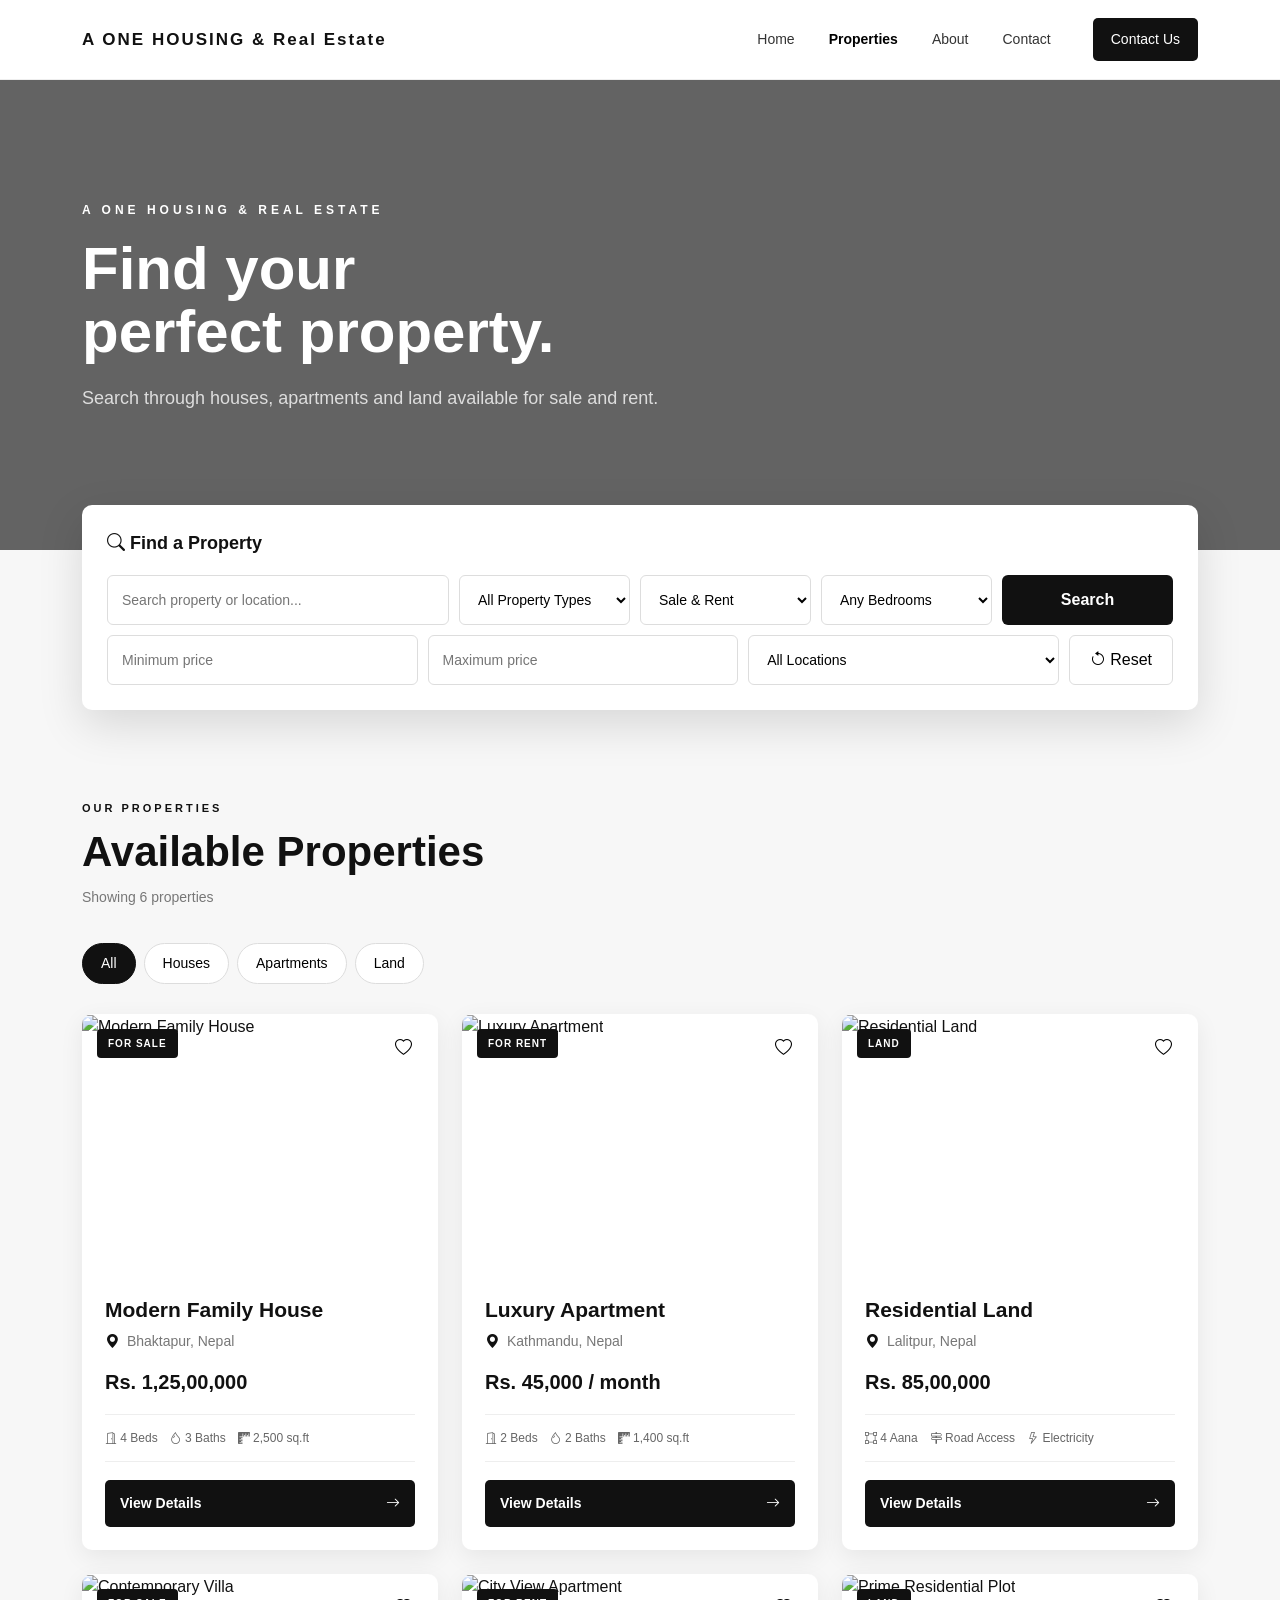
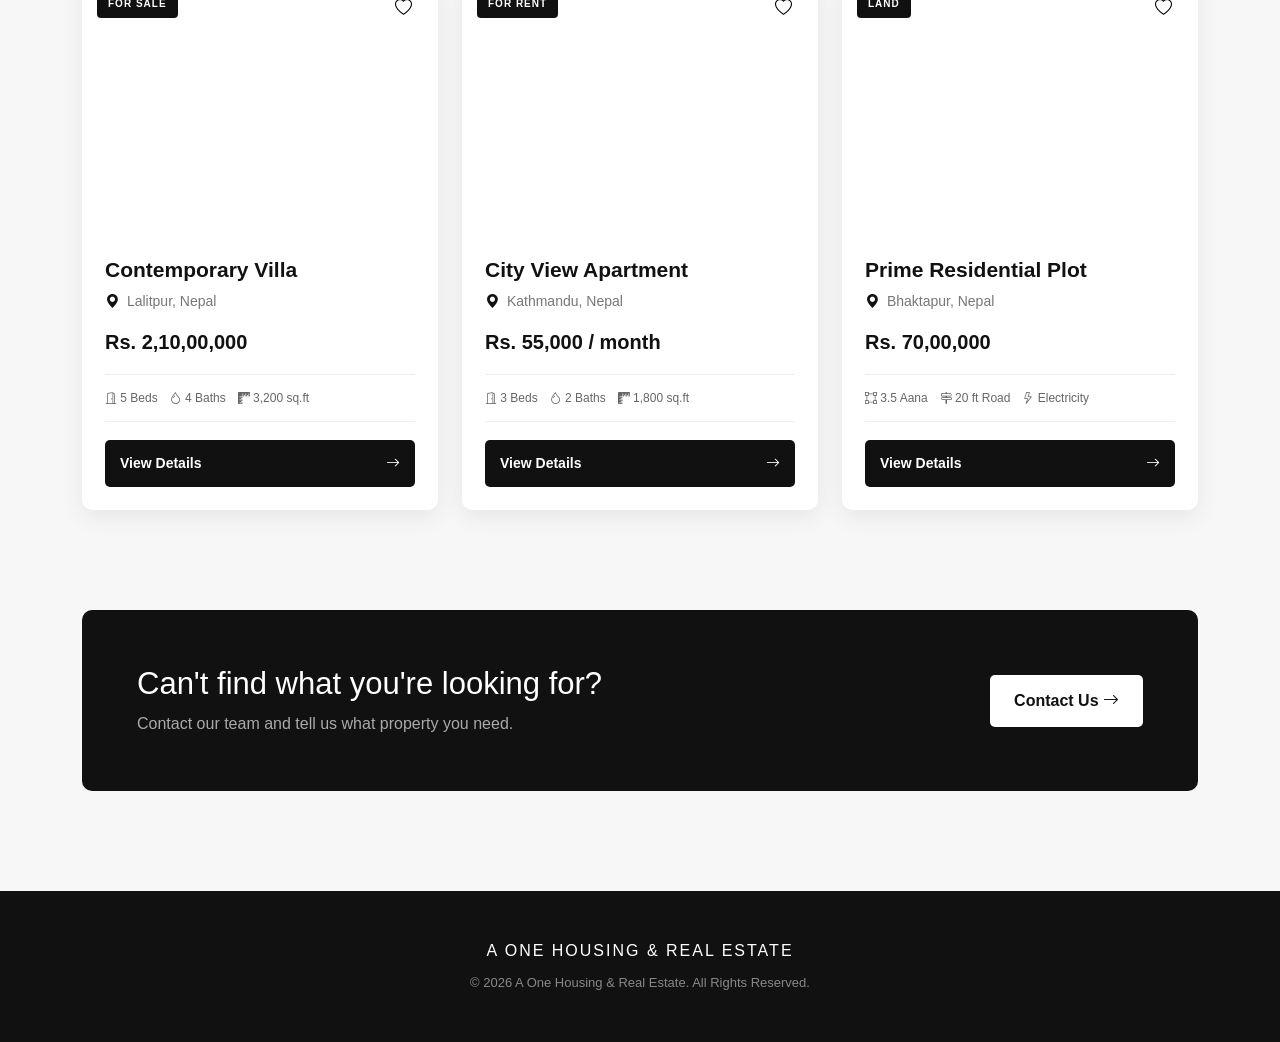
==== commit 7089277a: "Update product.html" ====
--- a/product.html
+++ b/product.html
@@ -673,7 +673,7 @@
             class="navbar-brand"
             href="index.html"
         >
-            A ONE HOUSING
+            A ONE HOUSING & Real Estate
         </a>
 
 
